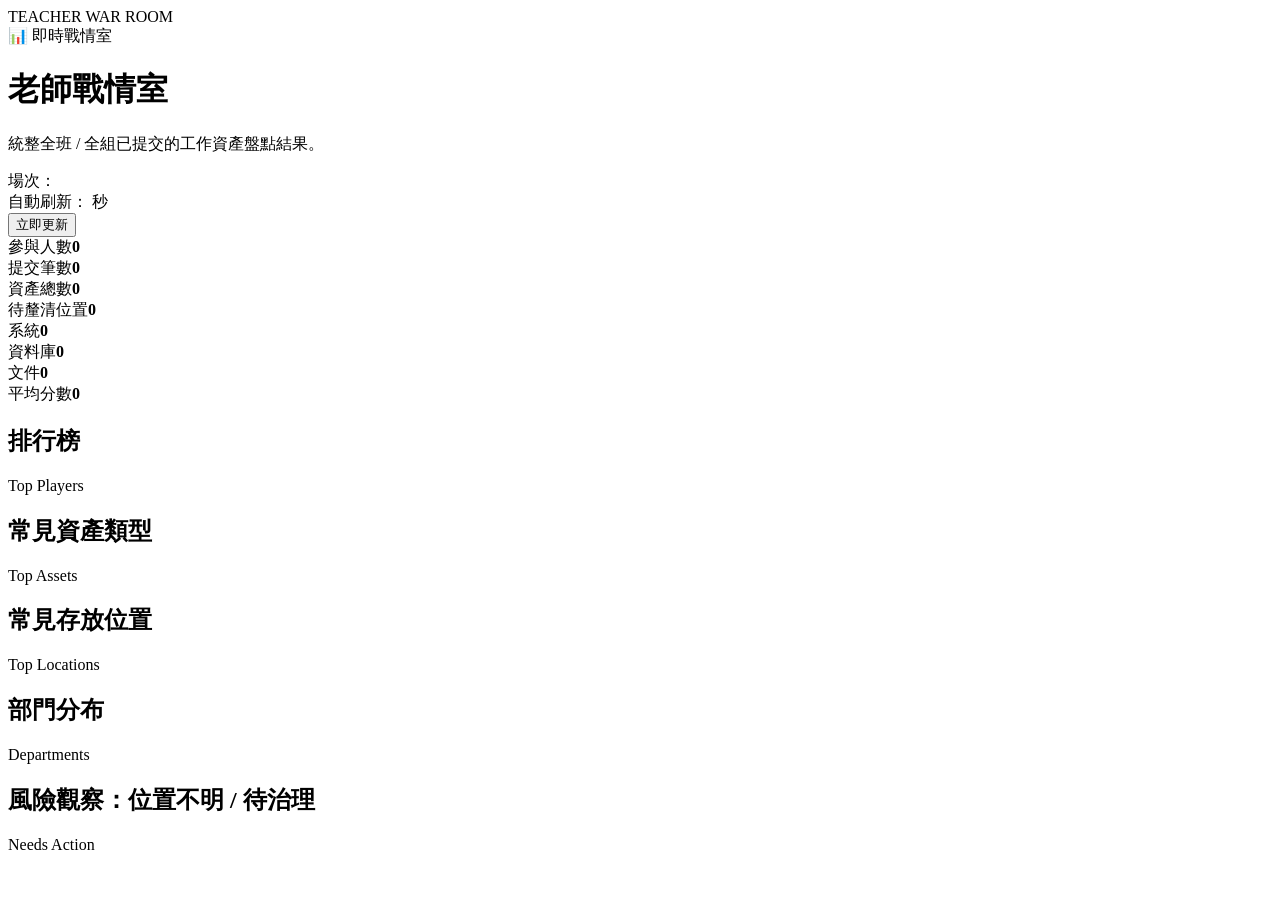
==== dashboard.html @ 43004275 "Add teacher dashboard page" ====
<!doctype html>
<html lang="zh-Hant">
<head>
  <meta charset="utf-8" />
  <meta name="viewport" content="width=device-width,initial-scale=1,viewport-fit=cover" />
  <title>老師戰情室｜數位資產尋寶任務</title>
  <link rel="stylesheet" href="style.css" />
</head>
<body class="theme-kawaii dashboard-body">
  <div class="cloud cloud-a"></div>
  <div class="cloud cloud-b"></div>
  <main class="app-shell dashboard-shell">
    <header class="hero dashboard-hero">
      <div class="eyebrow">TEACHER WAR ROOM</div>
      <div class="hero-badge">📊 即時戰情室</div>
      <h1>老師戰情室</h1>
      <p>統整全班 / 全組已提交的工作資產盤點結果。</p>
      <div class="dashboard-toolbar">
        <div class="soft-card toolbar-pill">場次：<strong id="sessionName"></strong></div>
        <div class="soft-card toolbar-pill">自動刷新：<strong id="refreshSeconds"></strong> 秒</div>
        <button class="btn secondary" id="refreshBtn">立即更新</button>
      </div>
      <div id="dashboardStatus" class="dashboard-status"></div>
    </header>

    <section class="metrics-grid">
      <div class="metric-card"><span>參與人數</span><strong id="totalParticipants">0</strong></div>
      <div class="metric-card"><span>提交筆數</span><strong id="totalSubmissions">0</strong></div>
      <div class="metric-card"><span>資產總數</span><strong id="totalAssets">0</strong></div>
      <div class="metric-card"><span>待釐清位置</span><strong id="uncertainAssets">0</strong></div>
      <div class="metric-card"><span>系統</span><strong id="systemAssets">0</strong></div>
      <div class="metric-card"><span>資料庫</span><strong id="databaseAssets">0</strong></div>
      <div class="metric-card"><span>文件</span><strong id="documentAssets">0</strong></div>
      <div class="metric-card"><span>平均分數</span><strong id="avgScore">0</strong></div>
    </section>

    <section class="dashboard-grid">
      <article class="card dashboard-panel">
        <div class="panel-head"><h2>排行榜</h2><span class="chip">Top Players</span></div>
        <div id="leaderboard" class="list-board"></div>
      </article>

      <article class="card dashboard-panel">
        <div class="panel-head"><h2>常見資產類型</h2><span class="chip">Top Assets</span></div>
        <div id="topAssets" class="list-board"></div>
      </article>

      <article class="card dashboard-panel">
        <div class="panel-head"><h2>常見存放位置</h2><span class="chip">Top Locations</span></div>
        <div id="topLocations" class="list-board"></div>
      </article>

      <article class="card dashboard-panel">
        <div class="panel-head"><h2>部門分布</h2><span class="chip">Departments</span></div>
        <div id="topDepartments" class="list-board"></div>
      </article>
    </section>

    <section class="card dashboard-panel">
      <div class="panel-head"><h2>風險觀察：位置不明 / 待治理</h2><span class="chip warn">Needs Action</span></div>
      <div id="riskTable" class="table-wrap"></div>
    </section>
  </main>

  <script src="config.js"></script>
  <script src="dashboard.js"></script>
</body>
</html>
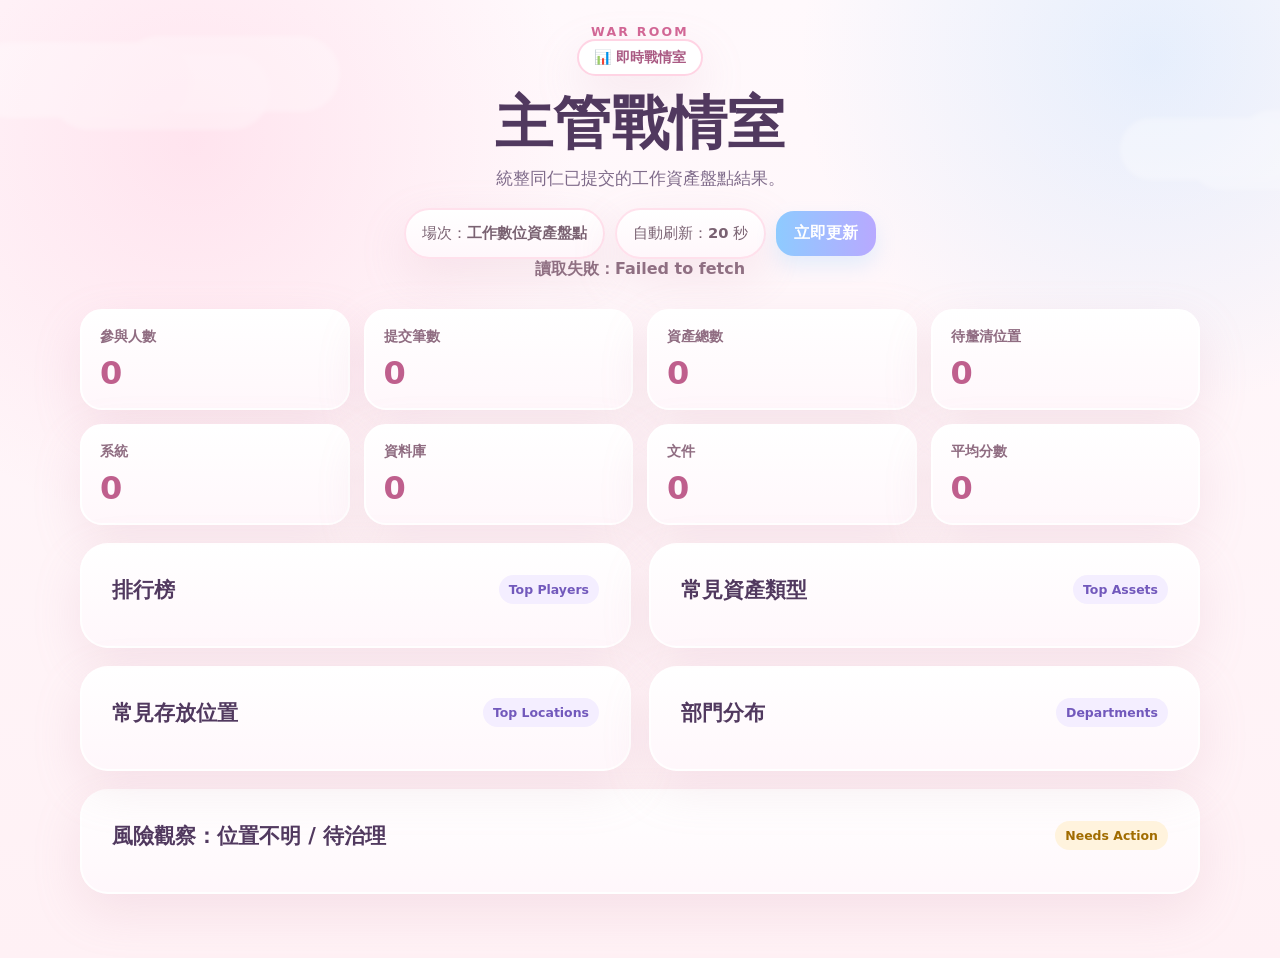
==== commit cf63f7ad: "Change title and header from '老師' to '主管'" ====
--- a/dashboard.html
+++ b/dashboard.html
@@ -3,7 +3,7 @@
 <head>
   <meta charset="utf-8" />
   <meta name="viewport" content="width=device-width,initial-scale=1,viewport-fit=cover" />
-  <title>老師戰情室｜數位資產尋寶任務</title>
+  <title>主管戰情室｜數位資產尋寶任務</title>
   <link rel="stylesheet" href="style.css" />
 </head>
 <body class="theme-kawaii dashboard-body">
@@ -11,10 +11,10 @@
   <div class="cloud cloud-b"></div>
   <main class="app-shell dashboard-shell">
     <header class="hero dashboard-hero">
-      <div class="eyebrow">TEACHER WAR ROOM</div>
+      <div class="eyebrow">WAR ROOM</div>
       <div class="hero-badge">📊 即時戰情室</div>
-      <h1>老師戰情室</h1>
-      <p>統整全班 / 全組已提交的工作資產盤點結果。</p>
+      <h1>主管戰情室</h1>
+      <p>統整同仁已提交的工作資產盤點結果。</p>
       <div class="dashboard-toolbar">
         <div class="soft-card toolbar-pill">場次：<strong id="sessionName"></strong></div>
         <div class="soft-card toolbar-pill">自動刷新：<strong id="refreshSeconds"></strong> 秒</div>
--- a/style.css
+++ b/style.css
@@ -0,0 +1,176 @@
+:root{
+  --bg:#fff9fc;
+  --bg2:#fff1f5;
+  --panel:#ffffff;
+  --panel2:#fff7fb;
+  --text:#51395f;
+  --muted:#7f6b8a;
+  --line:#f2c7d8;
+  --accent:#ff89b5;
+  --accent2:#8ecbff;
+  --accent3:#ffe38d;
+  --green:#8ee0bf;
+  --purple:#a591ff;
+  --danger:#ff8c9d;
+  --warn:#ffcc75;
+  --shadow:0 18px 48px rgba(207,148,174,.18);
+  --radius-xl:28px;
+  --radius-lg:22px;
+  --radius-md:16px;
+}
+*{box-sizing:border-box}
+html{scroll-behavior:smooth}
+body{
+  margin:0;
+  min-height:100vh;
+  font-family:"Noto Sans TC","PingFang TC","Microsoft JhengHei",system-ui,sans-serif;
+  color:var(--text);
+  background:
+    radial-gradient(circle at 15% 15%, rgba(255,137,181,.18), transparent 24rem),
+    radial-gradient(circle at 90% 6%, rgba(142,203,255,.22), transparent 22rem),
+    linear-gradient(180deg,var(--bg),var(--bg2));
+  position:relative;
+  overflow-x:hidden;
+}
+.cloud{position:fixed;filter:blur(2px);opacity:.4;z-index:0;border-radius:999px;background:rgba(255,255,255,.78)}
+.cloud-a{width:220px;height:76px;top:42px;left:-30px;box-shadow:80px 12px 0 0 rgba(255,255,255,.7), 150px -6px 0 0 rgba(255,255,255,.7)}
+.cloud-b{width:180px;height:62px;top:118px;right:-20px;box-shadow:70px 10px 0 0 rgba(255,255,255,.7), 120px -8px 0 0 rgba(255,255,255,.7)}
+.sparkles{
+  position:fixed; inset:0; pointer-events:none; z-index:0; opacity:.35;
+  background-image: radial-gradient(circle, rgba(255,255,255,.9) 0 2px, transparent 2px);
+  background-size: 120px 120px;
+  background-position: 10px 20px;
+}
+.app-shell{width:min(1120px,92vw);margin:0 auto;padding:24px 0 64px;position:relative;z-index:1}
+.player-shell{width:min(920px,92vw)}
+.hero{text-align:center;margin-bottom:22px}
+.eyebrow{letter-spacing:.18em;font-size:.78rem;font-weight:900;color:#d26695}
+.hero h1{font-size:clamp(2rem,6vw,3.6rem);margin:.35rem 0 .55rem;line-height:1.1}
+.hero p{color:var(--muted);font-size:1.04rem;margin:.15rem 0 .9rem;line-height:1.8}
+.hero-badge{display:inline-block;background:#fff;border:2px solid #ffd4e4;color:#a95982;border-radius:999px;padding:.45rem .9rem;font-size:.88rem;font-weight:800;box-shadow:var(--shadow);margin-bottom:10px}
+.card,
+.soft-card,
+.metric-card{
+  background:linear-gradient(180deg,var(--panel),var(--panel2));
+  border:2px solid rgba(255,255,255,.86);
+  border-radius:var(--radius-xl);
+  box-shadow:var(--shadow);
+}
+.card{padding:clamp(18px,3vw,30px)}
+.soft-card{padding:14px 16px;border-color:#ffe1ec}
+.warning{display:inline-block;max-width:860px;color:#8b6275;border-color:#ffd5a8;background:linear-gradient(180deg,#fffaf1,#fff4de)}
+.intro-card{text-align:center}
+.mascot-row{display:flex;align-items:center;justify-content:center;gap:16px;flex-wrap:wrap;margin-bottom:8px}
+.mascot{width:78px;height:78px;border-radius:50%;display:grid;place-items:center;font-size:2rem;background:linear-gradient(180deg,#fff,#ffe4ef);border:3px solid #ffd4e4;box-shadow:var(--shadow)}
+.speech-bubble{max-width:540px;background:#fff;border:2px solid #ffd4e4;border-radius:22px;padding:12px 16px;text-align:left;position:relative}
+.speech-bubble:after{content:"";position:absolute;left:20px;bottom:-12px;border:12px solid transparent;border-top-color:#ffd4e4;border-bottom:0}
+.quest-rules{display:grid;grid-template-columns:repeat(3,1fr);gap:12px;margin:22px 0;text-align:center}
+.form-grid{display:grid;grid-template-columns:1fr 1fr;gap:14px;margin:24px 0}
+.form-grid .full{grid-column:1/-1}
+label{display:flex;flex-direction:column;text-align:left;gap:7px}
+label span{font-size:.84rem;color:#8c6a7d;font-weight:900}
+input,select{
+  width:100%;border-radius:14px;border:2px solid #f3d4e0;background:#fff;color:var(--text);
+  padding:13px 14px;font:inherit;outline:none;min-height:48px
+}
+input:focus,select:focus{border-color:#f499be;box-shadow:0 0 0 4px rgba(244,153,190,.18)}
+.btn{
+  appearance:none;border:0;border-radius:18px;padding:12px 18px;font-weight:900;cursor:pointer;
+  font-size:.98rem;transition:.18s transform,.18s box-shadow,.18s opacity;text-decoration:none;display:inline-flex;align-items:center;justify-content:center;gap:8px
+}
+.btn:hover{transform:translateY(-1px)}
+.btn:active{transform:translateY(0)}
+.btn.primary{background:linear-gradient(90deg,var(--accent),#ffb58d);color:#fff;box-shadow:0 10px 20px rgba(255,137,181,.26)}
+.btn.secondary{background:linear-gradient(90deg,var(--accent2),#b8a9ff);color:#fff;box-shadow:0 10px 20px rgba(142,203,255,.24)}
+.btn.ghost{background:#fff7fb;color:#bd5f8c;border:2px dashed #f0b4ca}
+.btn.big{padding:15px 26px;font-size:1.08rem}
+.hidden{display:none!important}
+.progress-wrap{position:sticky;top:8px;z-index:12;margin:14px 0 18px;padding:12px 14px;background:rgba(255,255,255,.84);backdrop-filter:blur(10px);border:2px solid #ffe0ec;border-radius:18px;box-shadow:var(--shadow)}
+.progress-head{display:flex;justify-content:space-between;font-size:.88rem;color:#8e6d80;margin-bottom:8px;font-weight:800}
+.progress-track{height:12px;background:#ffeaf2;border-radius:999px;overflow:hidden}
+.progress-bar{height:100%;width:0;background:linear-gradient(90deg,var(--accent),var(--accent2),var(--green));transition:.3s width}
+.mission{display:none}
+.mission.active{display:block}
+.mission-head{display:flex;justify-content:space-between;align-items:flex-start;gap:12px}
+.mission-kicker{font-size:.74rem;letter-spacing:.16em;color:#c66f9c;font-weight:900}
+.xp-badge{background:linear-gradient(90deg,#fff1a9,#ffe4cf);color:#9c6c1e;border:2px solid #ffe090;padding:8px 12px;border-radius:999px;font-size:.8rem;font-weight:900;white-space:nowrap}
+.mission-desc{color:var(--muted);margin-bottom:14px}
+.hint-bar{padding:10px 14px;border-radius:16px;background:#fff2f8;border:2px dashed #f7bbd4;color:#986781;font-size:.9rem;margin-bottom:16px}
+.item-list{display:grid;gap:14px}
+.asset-item{position:relative;display:grid;grid-template-columns:42px 1fr 36px;gap:12px;align-items:start;background:#fff;border:2px solid #ffdceb;border-radius:22px;padding:16px}
+.asset-num{width:34px;height:34px;border-radius:12px;display:grid;place-items:center;font-weight:900;color:#fff;background:linear-gradient(135deg,var(--purple),var(--accent))}
+.asset-fields{display:grid;grid-template-columns:1fr 1fr;gap:12px}
+.remove-btn{width:32px;height:32px;border-radius:10px;border:2px solid #ffd1dd;background:#fff7fb;color:#c96c91;cursor:pointer;font-size:1.25rem}
+.add-btn{margin-top:14px;width:100%}
+.nav-row{display:flex;justify-content:space-between;gap:10px;margin-top:24px}
+.result-card{text-align:center}
+.trophy{font-size:4rem}
+.stat-grid{display:grid;grid-template-columns:repeat(4,1fr);gap:12px;margin:24px 0}
+.stat{background:linear-gradient(180deg,#fff,#fff9fd);border:2px solid #ffdceb;border-radius:18px;padding:16px 10px;box-shadow:var(--shadow)}
+.stat strong{display:block;font-size:1.8rem;color:#c8598f}
+.stat span{font-size:.84rem;color:var(--muted)}
+.map-output{display:grid;gap:14px;text-align:left;margin:22px 0}
+.map-group{background:#fff;border:2px solid #ffe0ec;border-radius:18px;padding:16px}
+.map-group h3{margin:0 0 10px}
+.map-row{display:grid;grid-template-columns:1.1fr .9fr 1.25fr;gap:10px;padding:10px 0;border-top:1px dashed #f1c5d6}
+.map-row:first-of-type{border-top:0}
+.map-row small{color:var(--muted);display:block;margin-top:3px}
+.result-actions{display:flex;flex-wrap:wrap;justify-content:center;gap:10px}
+.submit-status{margin-top:12px;color:var(--muted);min-height:24px}
+.split-layout{display:grid;grid-template-columns:1.1fr .9fr;gap:20px;align-items:center}
+.stack-sm > * + *{margin-top:10px}
+.url-box{word-break:break-all;background:#fff;border:2px solid #ffdceb;padding:12px;border-radius:14px;color:#86536f}
+.label-inline{font-weight:900;color:#a05d83}
+.action-grid{display:grid;grid-template-columns:1fr 1fr;gap:12px;margin-top:14px}
+.muted-note{color:var(--muted);font-size:.92rem;margin-top:14px}
+.qr-stage{display:grid;place-items:center}
+.qr-card{text-align:center;max-width:360px;width:100%}
+.qr-title{font-weight:900;margin-bottom:12px;color:#9f6482}
+.dashboard-status{min-height:28px;color:#8f6f82;font-weight:700}
+.metrics-grid{display:grid;grid-template-columns:repeat(4,1fr);gap:14px;margin-bottom:18px}
+.metric-card{padding:16px 18px;border-radius:22px;border:2px solid #fff;box-shadow:var(--shadow);text-align:left}
+.metric-card span{display:block;color:#906d82;font-weight:800;font-size:.9rem;margin-bottom:8px}
+.metric-card strong{display:block;font-size:2rem;color:#bf5f8d}
+.dashboard-grid{display:grid;grid-template-columns:1fr 1fr;gap:18px;margin-bottom:18px}
+.dashboard-panel .panel-head{display:flex;justify-content:space-between;align-items:center;gap:10px;margin-bottom:12px}
+.dashboard-panel h2{font-size:1.3rem;margin:0}
+.chip{display:inline-flex;align-items:center;padding:7px 10px;border-radius:999px;background:#f4eeff;color:#7259bc;font-size:.78rem;font-weight:900}
+.chip.warn{background:#fff3dd;color:#a16c00}
+.list-board{display:grid;gap:10px}
+.board-row{display:grid;grid-template-columns:auto 1fr auto;gap:10px;align-items:center;padding:12px;border-radius:14px;background:#fff9fc;border:2px solid #ffe0ec}
+.board-rank{width:30px;height:30px;border-radius:50%;display:grid;place-items:center;background:linear-gradient(180deg,#ffd77d,#ffefb1);color:#84520a;font-weight:900}
+.board-main{font-weight:800}
+.board-sub{display:block;color:var(--muted);font-size:.84rem;margin-top:2px}
+.board-count{font-weight:900;color:#b85e8b}
+.table-wrap{overflow:auto}
+table{width:100%;border-collapse:collapse}
+th,td{padding:10px 12px;border-bottom:1px solid #f3d4e0;text-align:left;vertical-align:top}
+th{font-size:.88rem;color:#8d7083;background:#fff8fb;position:sticky;top:0}
+.dashboard-toolbar{display:flex;flex-wrap:wrap;gap:10px;justify-content:center;align-items:center;margin-top:12px}
+.toolbar-pill{font-size:.92rem;color:#7a6272}
+.empty-box{padding:16px;border-radius:14px;background:#fff8fb;border:2px dashed #f4c9da;color:#9a7186;text-align:center}
+code{background:#fff2f8;padding:2px 6px;border-radius:8px}
+@media(max-width:900px){
+  .metrics-grid{grid-template-columns:repeat(2,1fr)}
+  .dashboard-grid{grid-template-columns:1fr}
+  .split-layout{grid-template-columns:1fr}
+}
+@media(max-width:720px){
+  .app-shell{width:min(94vw,980px);padding-top:18px}
+  .form-grid,.asset-fields,.stat-grid,.quest-rules,.action-grid{grid-template-columns:1fr}
+  .form-grid .full{grid-column:auto}
+  .asset-item{grid-template-columns:36px 1fr 30px;padding:12px}
+  .map-row{grid-template-columns:1fr}
+  .nav-row{flex-direction:column-reverse}
+  .nav-row .btn,.result-actions .btn,.action-grid .btn{width:100%}
+  .progress-wrap{top:6px}
+  .metrics-grid{grid-template-columns:1fr 1fr}
+  .metric-card strong{font-size:1.65rem}
+  .board-row{grid-template-columns:auto 1fr}
+  .board-count{grid-column:2/3;justify-self:end}
+}
+@media(max-width:480px){
+  .metrics-grid{grid-template-columns:1fr}
+  .hero h1{font-size:2rem}
+  .speech-bubble{font-size:.95rem}
+}
